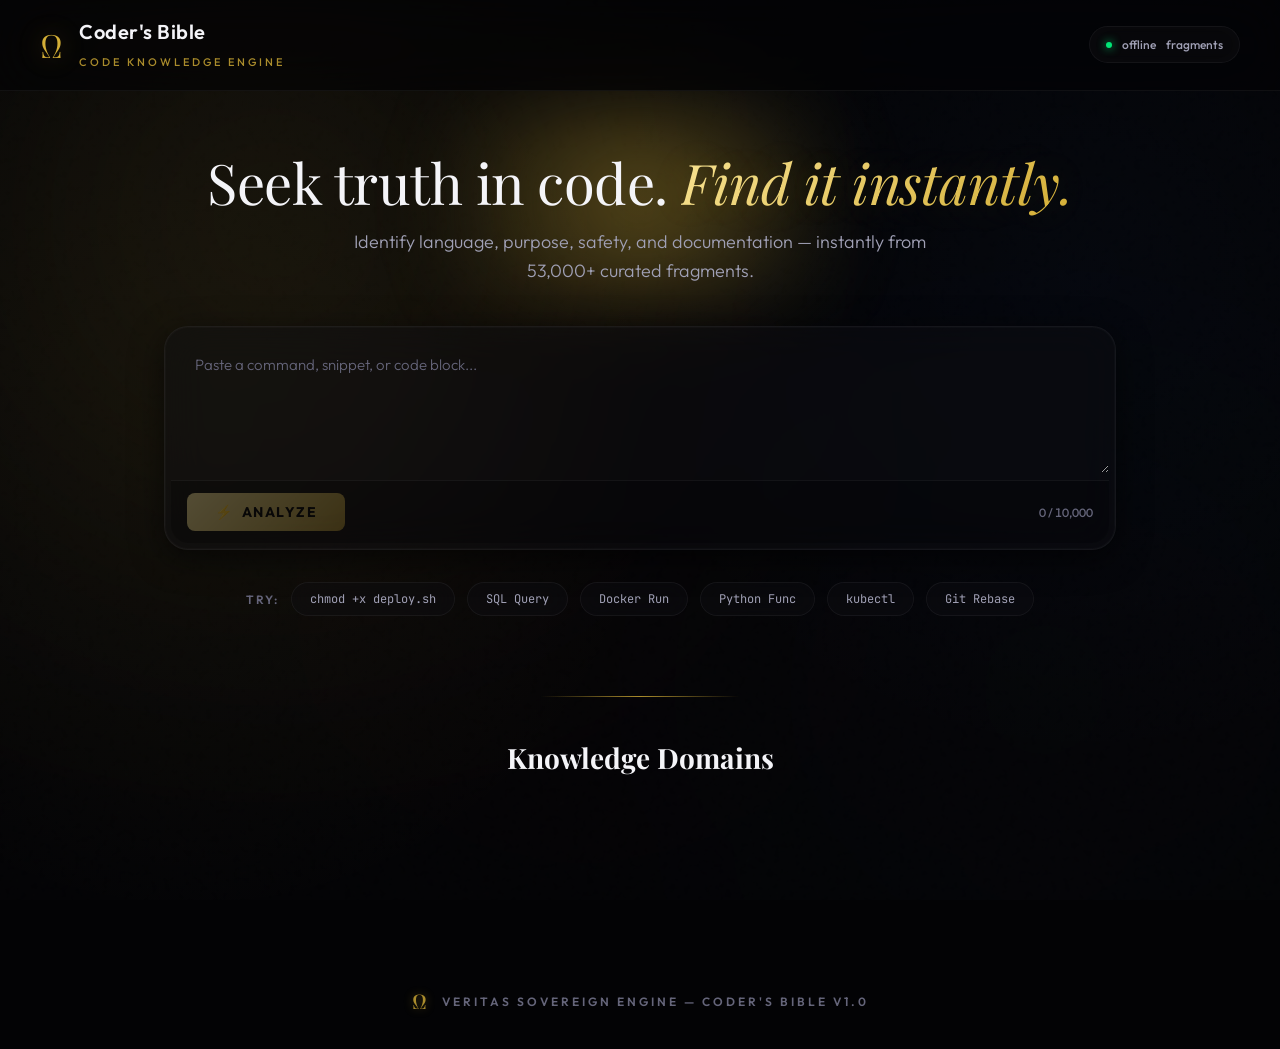
==== frontend/index.html @ b2333b69 "Initialize Coder's Bible repository" ====
<!DOCTYPE html>
<html lang="en">
<head>
    <meta charset="UTF-8">
    <meta name="viewport" content="width=device-width, initial-scale=1.0">
    <meta name="description" content="Coder's Bible — Paste any code, command, or snippet. Instantly identify what it is, what ecosystem it belongs to, and how to use it.">
    <title>Coder's Bible — Code Knowledge Engine</title>
    <link rel="preconnect" href="https://fonts.googleapis.com">
    <link rel="preconnect" href="https://fonts.gstatic.com" crossorigin>
    <link href="https://fonts.googleapis.com/css2?family=Inter:wght@300;400;500;600;700&family=Georgia&family=JetBrains+Mono:wght@400;500;600&display=swap" rel="stylesheet">
    <link rel="stylesheet" href="style.css">
</head>
<body>

    <!-- ─── Ambient Background ─── -->
    <div class="ambient-bg">
        <div class="ambient-orb orb-1"></div>
        <div class="ambient-orb orb-2"></div>
        <div class="ambient-orb orb-3"></div>
    </div>

    <!-- ─── Header ─── -->
    <header id="app-header">
        <div class="header-left">
            <span class="omega-mark">Ω</span>
            <div class="header-title">
                <h1>Coder's Bible</h1>
                <span class="header-subtitle">Code Knowledge Engine</span>
            </div>
        </div>
        <div class="header-right">
            <div id="stats-badge" class="stats-badge" title="Knowledge base status">
                <span class="stats-dot"></span>
                <span id="stats-count">—</span> fragments
            </div>
        </div>
    </header>

    <!-- ─── Main Content ─── -->
    <main id="app-main">

        <!-- ─── Hero / Paste Area ─── -->
        <section id="hero-section" class="hero-section">
            <div class="hero-glow"></div>
            <h2 class="hero-heading">Seek truth in code. <span class="gold-text">Find it instantly.</span></h2>
            <p class="hero-sub">Identify language, purpose, safety, and documentation — instantly from 53,000+ curated fragments.</p>

            <div class="input-container" id="input-container">
                <div class="input-glow"></div>
                <textarea
                    id="snippet-input"
                    class="snippet-input"
                    placeholder="Paste a command, snippet, or code block..."
                    spellcheck="false"
                    autocomplete="off"
                    rows="4"
                ></textarea>
                <div class="input-actions">
                    <button id="btn-analyze" class="btn-primary" disabled>
                        <span class="btn-icon">⚡</span>
                        <span class="btn-text">Analyze</span>
                    </button>
                    <button id="btn-clear" class="btn-ghost" style="display:none;">Clear</button>
                    <div id="char-count" class="char-count">0 / 10,000</div>
                </div>
            </div>

            <!-- Quick Examples -->
            <div class="quick-examples">
                <span class="examples-label">Try:</span>
                <button class="example-chip" data-snippet="chmod +x deploy.sh">chmod +x deploy.sh</button>
                <button class="example-chip" data-snippet="SELECT * FROM users WHERE active = 1 ORDER BY created_at DESC LIMIT 10;">SQL Query</button>
                <button class="example-chip" data-snippet="docker run -d --name nginx -p 80:80 -v /data:/usr/share/nginx/html nginx:alpine">Docker Run</button>
                <button class="example-chip" data-snippet="def fibonacci(n):&#10;    if n <= 1:&#10;        return n&#10;    return fibonacci(n-1) + fibonacci(n-2)">Python Func</button>
                <button class="example-chip" data-snippet="kubectl get pods -n production --sort-by='.status.startTime' -o wide">kubectl</button>
                <button class="example-chip" data-snippet="git rebase -i HEAD~5">Git Rebase</button>
            </div>
        </section>

        <!-- ─── Loading Indicator ─── -->
        <div id="loading-indicator" class="loading-indicator" style="display:none;">
            <div class="loading-spinner"></div>
            <span>Analyzing across 53,000+ fragments...</span>
        </div>

        <!-- ─── Results Panel ─── -->
        <section id="results-section" class="results-section" style="display:none;">

            <!-- Language Detection Card -->
            <div id="detection-card" class="result-card detection-card">
                <div class="card-header">
                    <div class="card-icon">🔍</div>
                    <h3>Identification</h3>
                </div>
                <div class="detection-body">
                    <div class="lang-badge-large" id="lang-badge">
                        <span class="lang-name" id="lang-name">—</span>
                        <span class="lang-confidence" id="lang-confidence">—%</span>
                    </div>
                    <div class="detection-meta">
                        <div id="input-preview" class="input-preview"></div>
                        <div id="alternatives" class="alternatives"></div>
                    </div>
                </div>
            </div>

            <!-- Safety Card -->
            <div id="safety-card" class="result-card safety-card">
                <div class="card-header">
                    <div class="card-icon" id="safety-icon">🛡️</div>
                    <h3>Safety Assessment</h3>
                </div>
                <div id="safety-body" class="safety-body"></div>
            </div>

            <!-- Keywords Card -->
            <div id="keywords-card" class="result-card keywords-card">
                <div class="card-header">
                    <div class="card-icon">🏷️</div>
                    <h3>Extracted Keywords</h3>
                </div>
                <div id="keywords-body" class="keywords-body"></div>
            </div>

            <!-- Bible Results -->
            <div id="bible-card" class="result-card bible-card">
                <div class="card-header">
                    <div class="card-icon">📖</div>
                    <h3>Bible References</h3>
                    <span id="result-count" class="result-count"></span>
                </div>
                <div id="bible-results" class="bible-results"></div>
            </div>

        </section>

        <!-- ─── Domain Browser ─── -->
        <section id="domains-section" class="domains-section">
            <h3 class="section-title">Knowledge Domains</h3>
            <div id="domains-grid" class="domains-grid"></div>
        </section>

    </main>

    <!-- ─── Footer ─── -->
    <footer id="app-footer">
        <span class="footer-omega">Ω</span>
        <span>VERITAS Sovereign Engine — Coder's Bible v1.0</span>
    </footer>

    <script src="app.js"></script>
</body>
</html>
---- frontend/style.css ----
/* ═══════════════════════════════════════════════════════════
   CODER'S BIBLE — Premium UI Redesign
   VERITAS Gold × Deep Obsidian with Glassmorphism
   ═══════════════════════════════════════════════════════════ */

@import url('https://fonts.googleapis.com/css2?family=Outfit:wght@300;400;500;600;700&family=Playfair+Display:ital,wght@0,400;0,600;1,400&family=JetBrains+Mono:wght@400;500&display=swap');

:root {
    --gold: #D4AF37;
    --gold-dim: #AA8C2C;
    --gold-glow: rgba(212, 175, 55, 0.4);
    --gold-bright: #F9E596;
    --obsidian: #030305;
    
    /* Glass surfaces */
    --surface-1: rgba(15, 15, 22, 0.4);
    --surface-2: rgba(22, 22, 32, 0.5);
    --surface-3: rgba(30, 30, 45, 0.6);
    --surface-4: rgba(40, 40, 60, 0.7);
    
    --border: rgba(212, 175, 55, 0.15);
    --border-hover: rgba(212, 175, 55, 0.4);
    --border-glass: rgba(255, 255, 255, 0.05);
    
    --text-primary: #F4F4F8;
    --text-secondary: #A0A0B5;
    --text-muted: #65657A;
    
    --danger: #FF4D4F;
    --danger-bg: rgba(255, 77, 79, 0.1);
    --safe: #00E676;
    --safe-bg: rgba(0, 230, 118, 0.1);
    --warning: #FFAB00;
    --info: #2979FF;
    
    --radius-sm: 8px;
    --radius-md: 14px;
    --radius-lg: 24px;
    --radius-xl: 32px;
    
    --font-sans: 'Outfit', -apple-system, sans-serif;
    --font-serif: 'Playfair Display', serif;
    --font-mono: 'JetBrains Mono', monospace;
    
    --shadow-sm: 0 4px 12px rgba(0,0,0,0.4);
    --shadow-md: 0 8px 32px rgba(0,0,0,0.6);
    --shadow-lg: 0 16px 64px rgba(0,0,0,0.8);
    --shadow-gold: 0 0 40px rgba(212, 175, 55, 0.15);
    
    --transition: 0.4s cubic-bezier(0.16, 1, 0.3, 1);
}

*, *::before, *::after { box-sizing: border-box; margin: 0; padding: 0; }

html {
    font-size: 16px;
    scroll-behavior: smooth;
    -webkit-font-smoothing: antialiased;
}

body {
    font-family: var(--font-sans);
    background: var(--obsidian);
    color: var(--text-primary);
    min-height: 100vh;
    overflow-x: hidden;
    line-height: 1.6;
    position: relative;
}

/* ─── Advanced Background ─── */
.ambient-bg {
    position: fixed;
    inset: 0;
    pointer-events: none;
    z-index: 0;
    overflow: hidden;
    background: 
        radial-gradient(circle at 15% 50%, rgba(212, 175, 55, 0.05), transparent 40%),
        radial-gradient(circle at 85% 30%, rgba(41, 121, 255, 0.03), transparent 40%);
}

.ambient-bg::after {
    content: '';
    position: absolute;
    inset: 0;
    background-image: url("data:image/svg+xml,%3Csvg viewBox='0 0 200 200' xmlns='http://www.w3.org/2000/svg'%3E%3Cfilter id='noiseFilter'%3E%3CfeTurbulence type='fractalNoise' baseFrequency='0.65' numOctaves='3' stitchTiles='stitch'/%3E%3C/filter%3E%3Crect width='100%25' height='100%25' filter='url(%23noiseFilter)' opacity='0.03'/%3E%3C/svg%3E");
    opacity: 0.4;
    mix-blend-mode: overlay;
}

.ambient-orb {
    position: absolute;
    border-radius: 50%;
    filter: blur(140px);
    opacity: 0.4;
    mix-blend-mode: screen;
}

.orb-1 {
    width: 80vw; height: 80vw;
    max-width: 800px; max-height: 800px;
    background: radial-gradient(circle, var(--gold-glow) 0%, transparent 60%);
    top: -20%; left: -10%;
    animation: drift 30s ease-in-out infinite alternate;
}

.orb-2 {
    width: 60vw; height: 60vw;
    max-width: 600px; max-height: 600px;
    background: radial-gradient(circle, rgba(41, 121, 255, 0.08) 0%, transparent 60%);
    bottom: -10%; right: -5%;
    animation: drift 40s ease-in-out infinite alternate-reverse;
}

.orb-3 {
    width: 40vw; height: 40vw;
    max-width: 400px; max-height: 400px;
    background: radial-gradient(circle, rgba(255, 77, 79, 0.05) 0%, transparent 60%);
    top: 40%; left: 30%;
    animation: drift 25s ease-in-out infinite alternate;
}

@keyframes drift {
    0% { transform: translate(0, 0) scale(1); }
    100% { transform: translate(5%, 5%) scale(1.1); }
}

/* ─── Header ─── */
header {
    position: sticky;
    top: 0;
    z-index: 100;
    display: flex;
    align-items: center;
    justify-content: space-between;
    padding: 16px 40px;
    background: rgba(3, 3, 5, 0.7);
    backdrop-filter: blur(30px) saturate(1.5);
    border-bottom: 1px solid var(--border-glass);
}

.header-left {
    display: flex;
    align-items: center;
    gap: 16px;
}

.omega-mark {
    font-family: var(--font-serif);
    font-size: 32px;
    color: var(--gold);
    text-shadow: 0 0 24px var(--gold-glow);
    line-height: 1;
}

.header-title h1 {
    font-family: var(--font-sans);
    font-size: 20px;
    font-weight: 600;
    color: var(--text-primary);
    letter-spacing: 0.5px;
}

.header-subtitle {
    font-size: 11px;
    color: var(--gold-dim);
    text-transform: uppercase;
    letter-spacing: 3px;
    font-weight: 500;
}

.stats-badge {
    display: flex;
    align-items: center;
    gap: 10px;
    padding: 8px 16px;
    background: var(--surface-1);
    border: 1px solid var(--border-glass);
    border-radius: 100px;
    font-size: 12px;
    font-weight: 500;
    color: var(--text-secondary);
    backdrop-filter: blur(10px);
    box-shadow: inset 0 0 20px rgba(255,255,255,0.02);
}

.stats-dot {
    width: 6px; height: 6px;
    border-radius: 50%;
    background: var(--safe);
    box-shadow: 0 0 10px var(--safe);
    animation: pulse-dot 2s ease-in-out infinite;
}

@keyframes pulse-dot {
    0%, 100% { opacity: 1; transform: scale(1); }
    50% { opacity: 0.5; transform: scale(0.8); }
}

/* ─── Main ─── */
main {
    position: relative;
    z-index: 1;
    max-width: 1000px;
    margin: 0 auto;
    padding: 60px 24px 100px;
}

/* ─── Hero Section ─── */
.hero-section {
    position: relative;
    text-align: center;
    margin-bottom: 60px;
}

.hero-glow {
    position: absolute;
    top: -50px; left: 50%;
    transform: translateX(-50%);
    width: 60%; height: 200px;
    background: radial-gradient(circle, var(--gold-glow) 0%, transparent 70%);
    filter: blur(40px);
    z-index: -1;
    pointer-events: none;
}

.hero-heading {
    font-family: var(--font-serif);
    font-size: 56px;
    font-weight: 400;
    color: var(--text-primary);
    margin-bottom: 16px;
    line-height: 1.1;
    letter-spacing: -0.5px;
}

.gold-text {
    background: linear-gradient(135deg, var(--gold-bright), var(--gold));
    -webkit-background-clip: text;
    -webkit-text-fill-color: transparent;
    text-shadow: 0 0 40px rgba(212, 175, 55, 0.2);
    font-style: italic;
}

.hero-sub {
    font-size: 18px;
    color: var(--text-secondary);
    max-width: 600px;
    margin: 0 auto 40px;
    line-height: 1.6;
    font-weight: 300;
}

/* ─── Input Container ─── */
.input-container {
    position: relative;
    background: var(--surface-1);
    backdrop-filter: blur(20px);
    border: 1px solid var(--border-glass);
    border-radius: var(--radius-lg);
    padding: 6px;
    transition: all var(--transition);
    box-shadow: var(--shadow-md), inset 0 0 0 1px rgba(255,255,255,0.02);
    z-index: 10;
}

.input-glow {
    position: absolute;
    inset: -2px;
    background: linear-gradient(135deg, var(--gold-glow), transparent, rgba(41, 121, 255, 0.2));
    border-radius: calc(var(--radius-lg) + 2px);
    z-index: -1;
    opacity: 0;
    transition: opacity var(--transition);
    filter: blur(10px);
}

.input-container:focus-within .input-glow {
    opacity: 1;
}

.input-container:focus-within {
    border-color: var(--gold);
    box-shadow: var(--shadow-gold), 0 10px 40px rgba(0,0,0,0.5);
    transform: translateY(-2px);
}

.snippet-input {
    width: 100%;
    min-height: 140px;
    max-height: 400px;
    padding: 20px 24px;
    background: transparent;
    border: none;
    outline: none;
    color: var(--text-primary);
    font-family: var(--font-mono);
    font-size: 15px;
    line-height: 1.6;
    resize: vertical;
}

.snippet-input::placeholder {
    color: var(--text-muted);
    font-family: var(--font-sans);
    font-weight: 300;
}

.input-actions {
    display: flex;
    align-items: center;
    gap: 12px;
    padding: 12px 16px;
    border-top: 1px solid var(--border-glass);
    background: rgba(0,0,0,0.2);
    border-bottom-left-radius: calc(var(--radius-lg) - 6px);
    border-bottom-right-radius: calc(var(--radius-lg) - 6px);
}

.btn-primary {
    display: flex;
    align-items: center;
    gap: 8px;
    padding: 10px 28px;
    background: linear-gradient(135deg, var(--gold-bright), var(--gold-dim));
    color: #000;
    border: none;
    border-radius: var(--radius-sm);
    font-family: var(--font-sans);
    font-size: 14px;
    font-weight: 700;
    cursor: pointer;
    transition: all var(--transition);
    text-transform: uppercase;
    letter-spacing: 1.5px;
    box-shadow: 0 4px 16px rgba(212, 175, 55, 0.3);
}

.btn-primary:hover:not(:disabled) {
    transform: translateY(-2px);
    box-shadow: 0 8px 24px rgba(212, 175, 55, 0.5);
    filter: brightness(1.1);
}

.btn-primary:active:not(:disabled) { transform: translateY(0); }
.btn-primary:disabled { opacity: 0.3; cursor: not-allowed; box-shadow: none; }

.btn-ghost {
    padding: 10px 20px;
    background: transparent;
    color: var(--text-secondary);
    border: 1px solid var(--border-glass);
    border-radius: var(--radius-sm);
    font-family: var(--font-sans);
    font-size: 13px;
    font-weight: 500;
    cursor: pointer;
    transition: all var(--transition);
}

.btn-ghost:hover {
    background: var(--surface-3);
    color: var(--text-primary);
    border-color: var(--border);
}

.char-count {
    margin-left: auto;
    font-size: 12px;
    color: var(--text-muted);
    font-variant-numeric: tabular-nums;
    font-weight: 500;
}

/* ─── Quick Examples ─── */
.quick-examples {
    display: flex;
    align-items: center;
    flex-wrap: wrap;
    gap: 12px;
    margin-top: 32px;
    justify-content: center;
}

.examples-label {
    font-size: 12px;
    color: var(--text-muted);
    text-transform: uppercase;
    letter-spacing: 2px;
    font-weight: 600;
}

.example-chip {
    padding: 8px 18px;
    background: var(--surface-1);
    backdrop-filter: blur(10px);
    border: 1px solid var(--border-glass);
    border-radius: 100px;
    color: var(--text-secondary);
    font-family: var(--font-mono);
    font-size: 12px;
    cursor: pointer;
    transition: all var(--transition);
}

.example-chip:hover {
    border-color: var(--gold);
    color: var(--gold-bright);
    background: rgba(212, 175, 55, 0.1);
    transform: translateY(-2px);
    box-shadow: 0 4px 12px rgba(212, 175, 55, 0.15);
}

/* ─── Loading ─── */
.loading-indicator {
    display: flex;
    flex-direction: column;
    align-items: center;
    justify-content: center;
    gap: 16px;
    padding: 40px;
    color: var(--gold);
    font-size: 14px;
    font-weight: 500;
    letter-spacing: 1px;
    animation: pulse 2s infinite;
}

.loading-spinner {
    width: 32px; height: 32px;
    border: 3px solid rgba(212, 175, 55, 0.2);
    border-top-color: var(--gold-bright);
    border-radius: 50%;
    animation: spin 1s cubic-bezier(0.6, 0.2, 0.4, 0.8) infinite;
}

@keyframes spin { to { transform: rotate(360deg); } }
@keyframes pulse { 50% { opacity: 0.6; } }

/* ─── Result Cards ─── */
.results-section {
    display: flex;
    flex-direction: column;
    gap: 24px;
    animation: fadeSlideUp 0.6s cubic-bezier(0.16, 1, 0.3, 1) forwards;
}

@keyframes fadeSlideUp {
    from { opacity: 0; transform: translateY(40px); }
    to { opacity: 1; transform: translateY(0); }
}

.result-card {
    background: var(--surface-1);
    backdrop-filter: blur(20px);
    border: 1px solid var(--border-glass);
    border-radius: var(--radius-lg);
    overflow: hidden;
    transition: all var(--transition);
    box-shadow: var(--shadow-sm);
}

.result-card:hover { 
    border-color: var(--border);
    box-shadow: var(--shadow-md);
    transform: translateY(-2px);
}

.card-header {
    display: flex;
    align-items: center;
    gap: 12px;
    padding: 16px 24px;
    background: rgba(0,0,0,0.2);
    border-bottom: 1px solid var(--border-glass);
}

.card-icon { font-size: 18px; }

.card-header h3 {
    font-family: var(--font-sans);
    font-size: 14px;
    font-weight: 700;
    color: var(--text-primary);
    text-transform: uppercase;
    letter-spacing: 1.5px;
}

/* ─── Detection Card ─── */
.detection-body {
    display: flex;
    align-items: center;
    gap: 32px;
    padding: 24px;
}

.lang-badge-large {
    display: flex;
    flex-direction: column;
    align-items: center;
    justify-content: center;
    gap: 8px;
    padding: 32px;
    border-radius: var(--radius-md);
    background: linear-gradient(180deg, rgba(255,255,255,0.03), transparent);
    border: 1px solid var(--border-glass);
    min-width: 160px;
    box-shadow: inset 0 1px 0 rgba(255,255,255,0.05);
}

.lang-name {
    font-family: var(--font-sans);
    font-size: 28px;
    font-weight: 800;
    color: var(--gold-bright);
    text-shadow: 0 0 20px var(--gold-glow);
    line-height: 1;
}

.lang-confidence {
    font-size: 13px;
    color: var(--text-secondary);
    font-weight: 500;
    text-transform: uppercase;
    letter-spacing: 1px;
}

.detection-meta { flex: 1; min-width: 0; }

.input-preview {
    font-family: var(--font-mono);
    font-size: 13px;
    color: var(--text-secondary);
    background: rgba(0,0,0,0.4);
    padding: 16px;
    border-radius: var(--radius-sm);
    overflow: hidden;
    text-overflow: ellipsis;
    white-space: nowrap;
    margin-bottom: 16px;
    border: 1px solid var(--border-glass);
    box-shadow: inset 0 2px 10px rgba(0,0,0,0.5);
}

.alternatives {
    display: flex;
    gap: 8px;
    flex-wrap: wrap;
}

.alt-badge {
    display: inline-flex;
    align-items: center;
    gap: 6px;
    padding: 6px 14px;
    border-radius: 100px;
    background: var(--surface-3);
    font-size: 12px;
    font-weight: 500;
    color: var(--text-secondary);
    border: 1px solid var(--border-glass);
}

/* ─── Safety Card ─── */
.safety-body { padding: 24px; }

.safety-status {
    display: flex;
    align-items: center;
    gap: 12px;
    padding: 16px 20px;
    border-radius: var(--radius-md);
    font-size: 15px;
    font-weight: 600;
    letter-spacing: 0.5px;
}

.safety-status.safe {
    background: var(--safe-bg);
    color: var(--safe);
    border: 1px solid rgba(0, 230, 118, 0.2);
    box-shadow: 0 0 20px rgba(0, 230, 118, 0.1);
}

.safety-status.danger {
    background: var(--danger-bg);
    color: var(--danger);
    border: 1px solid rgba(255, 77, 79, 0.2);
    box-shadow: 0 0 20px rgba(255, 77, 79, 0.1);
}

.safety-status.neutral {
    background: var(--surface-2);
    color: var(--text-primary);
    border: 1px solid var(--border-glass);
}

.safety-warnings {
    margin-top: 16px;
    display: flex;
    flex-direction: column;
    gap: 8px;
}

.warning-item {
    display: flex;
    align-items: flex-start;
    gap: 12px;
    padding: 12px 16px;
    background: rgba(255, 77, 79, 0.05);
    border-radius: var(--radius-sm);
    font-size: 14px;
    color: #ff8f8f;
    border-left: 4px solid var(--danger);
}

/* ─── Keywords Card ─── */
.keywords-body {
    padding: 24px;
    display: flex;
    flex-wrap: wrap;
    gap: 10px;
}

.keyword-tag {
    padding: 6px 16px;
    border-radius: 100px;
    background: rgba(212, 175, 55, 0.05);
    border: 1px solid var(--border);
    font-family: var(--font-mono);
    font-size: 13px;
    color: var(--gold-bright);
    transition: all var(--transition);
}

.keyword-tag:hover {
    background: var(--gold);
    color: #000;
    box-shadow: 0 0 15px var(--gold-glow);
    transform: scale(1.05);
}

/* ─── Bible Results ─── */
.result-count {
    margin-left: auto;
    font-size: 13px;
    color: var(--gold-dim);
    font-weight: 600;
    background: rgba(212, 175, 55, 0.1);
    padding: 4px 12px;
    border-radius: 100px;
}

.bible-results {
    display: flex;
    flex-direction: column;
}

.bible-item {
    display: flex;
    flex-direction: column;
    gap: 10px;
    padding: 20px 24px;
    border-bottom: 1px solid var(--border-glass);
    transition: background var(--transition);
}

.bible-item:last-child { border-bottom: none; }
.bible-item:hover { background: rgba(255,255,255,0.02); }

.bible-item-header {
    display: flex;
    align-items: center;
    gap: 12px;
}

.bible-source {
    font-family: var(--font-mono);
    font-size: 13px;
    color: var(--gold-bright);
    font-weight: 500;
    overflow: hidden;
    text-overflow: ellipsis;
    white-space: nowrap;
    max-width: 500px;
}

.bible-tier {
    padding: 2px 10px;
    border-radius: 100px;
    font-size: 11px;
    font-weight: 800;
    text-transform: uppercase;
    letter-spacing: 1px;
}

.tier-A { background: rgba(0, 230, 118, 0.15); color: var(--safe); box-shadow: 0 0 10px rgba(0,230,118,0.1); }
.tier-B { background: rgba(41, 121, 255, 0.15); color: var(--info); }
.tier-C { background: rgba(255, 171, 0, 0.15); color: var(--warning); }
.tier-D { background: rgba(255, 77, 79, 0.15); color: var(--danger); }

.bible-content {
    font-family: var(--font-mono);
    font-size: 13px;
    color: var(--text-secondary);
    line-height: 1.6;
    background: rgba(0,0,0,0.3);
    padding: 16px;
    border-radius: var(--radius-sm);
    border: 1px solid var(--border-glass);
}

.bible-relevance {
    font-size: 12px;
    color: var(--text-muted);
    font-variant-numeric: tabular-nums;
    font-weight: 600;
    margin-left: auto;
}

/* ─── Domains Section ─── */
.domains-section {
    margin-top: 80px;
    padding-top: 40px;
    position: relative;
}

.domains-section::before {
    content: '';
    position: absolute;
    top: 0; left: 50%;
    transform: translateX(-50%);
    width: 200px; height: 1px;
    background: linear-gradient(90deg, transparent, var(--gold-dim), transparent);
}

.section-title {
    font-family: var(--font-serif);
    font-size: 28px;
    color: var(--text-primary);
    margin-bottom: 32px;
    text-align: center;
}

.domains-grid {
    display: grid;
    grid-template-columns: repeat(auto-fill, minmax(180px, 1fr));
    gap: 16px;
}

.domain-card {
    display: flex;
    align-items: center;
    gap: 12px;
    padding: 16px 20px;
    background: var(--surface-1);
    backdrop-filter: blur(10px);
    border: 1px solid var(--border-glass);
    border-radius: var(--radius-md);
    cursor: pointer;
    transition: all var(--transition);
}

.domain-card:hover {
    border-color: var(--gold-dim);
    transform: translateY(-4px) scale(1.02);
    box-shadow: 0 10px 20px rgba(0,0,0,0.5), inset 0 0 0 1px rgba(212,175,55,0.1);
    background: var(--surface-2);
}

.domain-dot {
    width: 10px; height: 10px;
    border-radius: 50%;
    flex-shrink: 0;
}

.domain-name {
    font-size: 14px;
    font-weight: 600;
    color: var(--text-primary);
}

.domain-count {
    margin-left: auto;
    font-size: 12px;
    color: var(--text-muted);
    font-variant-numeric: tabular-nums;
    font-weight: 500;
}

/* ─── Footer ─── */
footer {
    display: flex;
    align-items: center;
    justify-content: center;
    gap: 12px;
    padding: 32px;
    color: var(--text-muted);
    font-size: 12px;
    text-transform: uppercase;
    letter-spacing: 3px;
    font-weight: 600;
    margin-top: 40px;
}

.footer-omega {
    font-family: var(--font-serif);
    font-size: 20px;
    color: var(--gold-dim);
    text-shadow: 0 0 10px var(--gold-glow);
}

/* ─── Responsive ─── */
@media (max-width: 768px) {
    main { padding: 40px 16px 80px; }
    .hero-heading { font-size: 40px; }
    .detection-body { flex-direction: column; text-align: center; }
    .domains-grid { grid-template-columns: repeat(auto-fill, minmax(140px, 1fr)); }
    header { padding: 16px 24px; }
}

/* ─── Scrollbar ─── */
::-webkit-scrollbar { width: 8px; }
::-webkit-scrollbar-track { background: var(--obsidian); }
::-webkit-scrollbar-thumb {
    background: var(--surface-4);
    border-radius: 4px;
}
::-webkit-scrollbar-thumb:hover { background: var(--gold-dim); }

/* ─── Selection ─── */
::selection {
    background: rgba(212, 175, 55, 0.3);
    color: #fff;
}
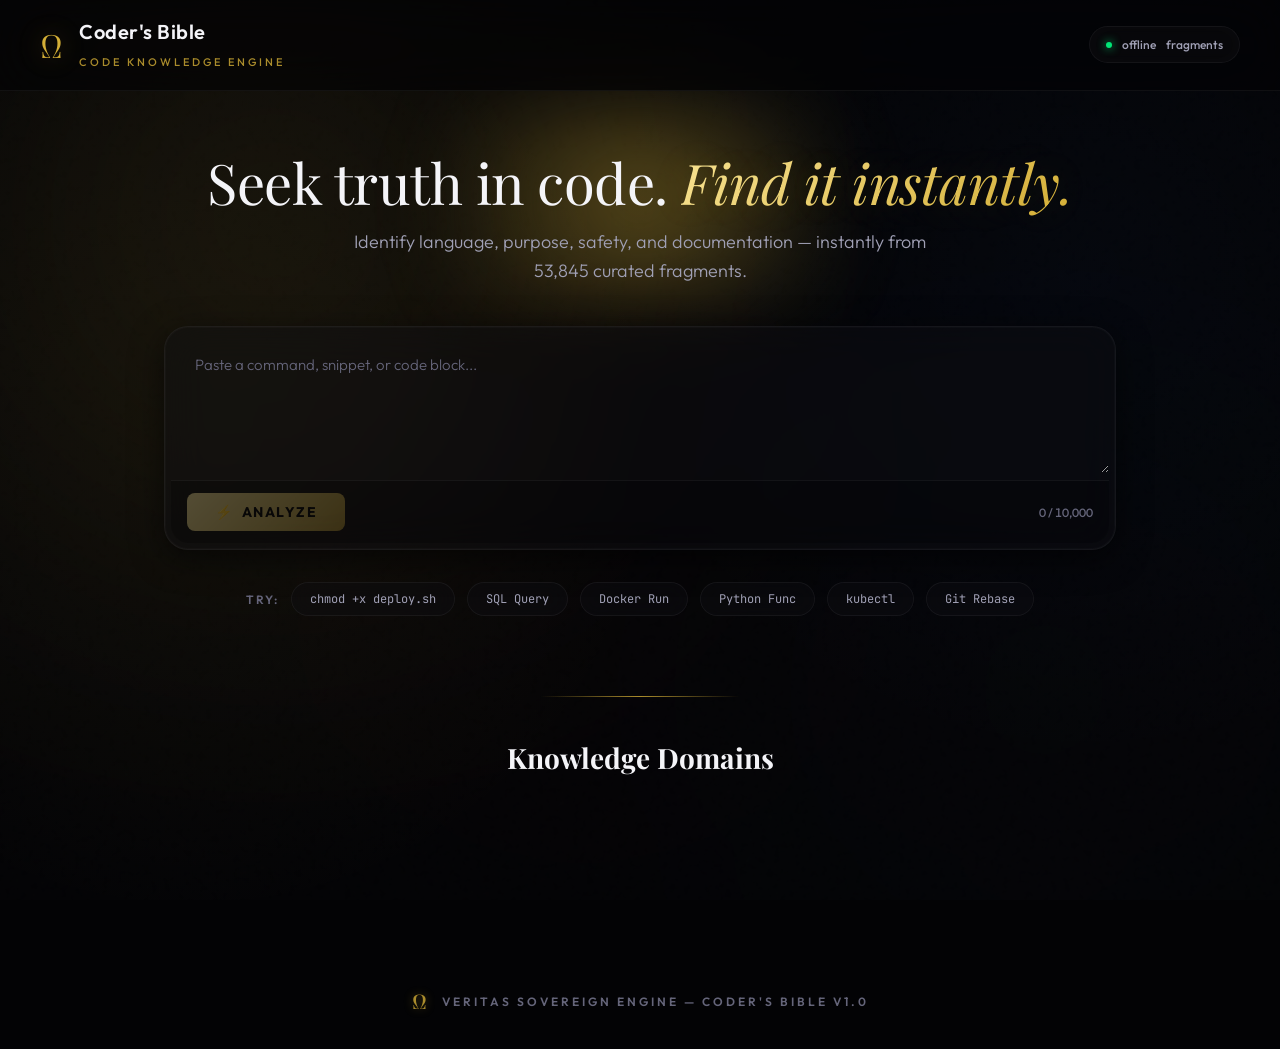
==== commit 69e50f77: "Hydrate Terraform, SQL, Swift, Bash, Git data" ====
--- a/frontend/index.html
+++ b/frontend/index.html
@@ -43,7 +43,7 @@
         <section id="hero-section" class="hero-section">
             <div class="hero-glow"></div>
             <h2 class="hero-heading">Seek truth in code. <span class="gold-text">Find it instantly.</span></h2>
-            <p class="hero-sub">Identify language, purpose, safety, and documentation — instantly from 53,000+ curated fragments.</p>
+            <p class="hero-sub">Identify language, purpose, safety, and documentation — instantly from 53,845 curated fragments.</p>
 
             <div class="input-container" id="input-container">
                 <div class="input-glow"></div>
@@ -80,7 +80,7 @@
         <!-- ─── Loading Indicator ─── -->
         <div id="loading-indicator" class="loading-indicator" style="display:none;">
             <div class="loading-spinner"></div>
-            <span>Analyzing across 53,000+ fragments...</span>
+            <span>Analyzing across 53,845 fragments...</span>
         </div>
 
         <!-- ─── Results Panel ─── -->
@@ -97,11 +97,21 @@
                         <span class="lang-name" id="lang-name">—</span>
                         <span class="lang-confidence" id="lang-confidence">—%</span>
                     </div>
+                    <div id="lang-reasoning" class="lang-reasoning" style="margin-top: 10px; font-size: 13px; color: var(--text-muted); padding-left: 10px; border-left: 2px solid var(--accent-gold);"></div>
                     <div class="detection-meta">
                         <div id="input-preview" class="input-preview"></div>
                         <div id="alternatives" class="alternatives"></div>
                     </div>
                 </div>
+            </div>
+
+            <!-- Breakdown Card -->
+            <div id="breakdown-card" class="result-card breakdown-card" style="display: none;">
+                <div class="card-header">
+                    <div class="card-icon">🧩</div>
+                    <h3>Semantic Decomposition</h3>
+                </div>
+                <div id="breakdown-body" class="breakdown-body" style="display: flex; flex-direction: column; gap: 8px;"></div>
             </div>
 
             <!-- Safety Card -->
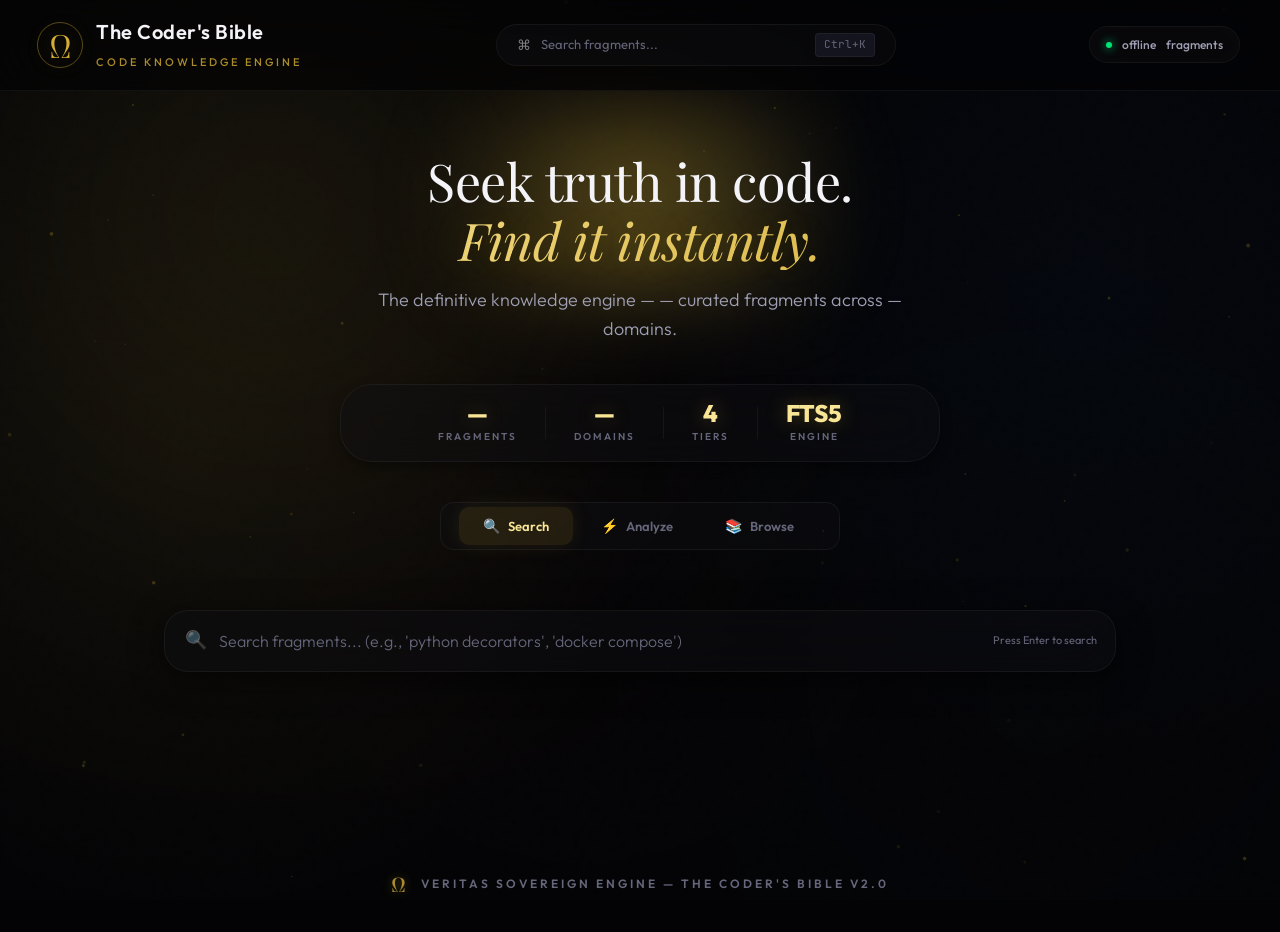
==== commit 2ab91ac9: "Auto-sync VERITAS session updates" ====
--- a/frontend/index.html
+++ b/frontend/index.html
@@ -3,14 +3,17 @@
 <head>
     <meta charset="UTF-8">
     <meta name="viewport" content="width=device-width, initial-scale=1.0">
-    <meta name="description" content="Coder's Bible — Paste any code, command, or snippet. Instantly identify what it is, what ecosystem it belongs to, and how to use it.">
-    <title>Coder's Bible — Code Knowledge Engine</title>
+    <meta name="description" content="The Coder's Bible — 67,000+ curated code fragments across 28 domains. Search, analyze, and explore the definitive developer knowledge engine.">
+    <title>The Coder's Bible — Code Knowledge Engine</title>
     <link rel="preconnect" href="https://fonts.googleapis.com">
     <link rel="preconnect" href="https://fonts.gstatic.com" crossorigin>
-    <link href="https://fonts.googleapis.com/css2?family=Inter:wght@300;400;500;600;700&family=Georgia&family=JetBrains+Mono:wght@400;500;600&display=swap" rel="stylesheet">
+    <link href="https://fonts.googleapis.com/css2?family=Inter:wght@300;400;500;600;700;800;900&family=Playfair+Display:ital,wght@0,400;0,600;0,700;1,400&family=JetBrains+Mono:wght@400;500;600&display=swap" rel="stylesheet">
     <link rel="stylesheet" href="style.css">
 </head>
 <body>
+
+    <!-- ─── Canvas Particle Background ─── -->
+    <canvas id="particle-canvas" class="particle-canvas"></canvas>
 
     <!-- ─── Ambient Background ─── -->
     <div class="ambient-bg">
@@ -22,10 +25,20 @@
     <!-- ─── Header ─── -->
     <header id="app-header">
         <div class="header-left">
-            <span class="omega-mark">Ω</span>
+            <div class="logo-mark" id="logo-mark">
+                <span class="omega-mark">Ω</span>
+                <div class="logo-ring"></div>
+            </div>
             <div class="header-title">
-                <h1>Coder's Bible</h1>
+                <h1>The Coder's Bible</h1>
                 <span class="header-subtitle">Code Knowledge Engine</span>
+            </div>
+        </div>
+        <div class="header-center">
+            <div class="command-trigger" id="cmd-trigger" title="Quick Search (Ctrl+K)">
+                <span class="cmd-icon">⌘</span>
+                <span class="cmd-text">Search fragments...</span>
+                <kbd class="cmd-kbd">Ctrl+K</kbd>
             </div>
         </div>
         <div class="header-right">
@@ -36,15 +49,98 @@
         </div>
     </header>
 
+    <!-- ─── Command Palette Modal ─── -->
+    <div id="cmd-palette" class="cmd-palette" style="display:none;">
+        <div class="cmd-overlay"></div>
+        <div class="cmd-dialog">
+            <div class="cmd-search-bar">
+                <span class="cmd-search-icon">🔍</span>
+                <input id="cmd-input" type="text" class="cmd-search-input" placeholder="Search across all domains..." autocomplete="off" spellcheck="false">
+                <kbd class="cmd-esc">ESC</kbd>
+            </div>
+            <div id="cmd-results" class="cmd-results">
+                <div class="cmd-empty">Type to search 67,000+ code fragments</div>
+            </div>
+        </div>
+    </div>
+
     <!-- ─── Main Content ─── -->
     <main id="app-main">
 
-        <!-- ─── Hero / Paste Area ─── -->
+        <!-- ─── Hero Section ─── -->
         <section id="hero-section" class="hero-section">
             <div class="hero-glow"></div>
-            <h2 class="hero-heading">Seek truth in code. <span class="gold-text">Find it instantly.</span></h2>
-            <p class="hero-sub">Identify language, purpose, safety, and documentation — instantly from 53,845 curated fragments.</p>
-
+            <h2 class="hero-heading">
+                <span class="hero-line-1">Seek truth in code.</span>
+                <span class="hero-line-2 gold-text">Find it instantly.</span>
+            </h2>
+            <p class="hero-sub">
+                The definitive knowledge engine — <span id="hero-frag-count" class="counter-animated">—</span> curated fragments across <span id="hero-domain-count" class="counter-animated">—</span> domains.
+            </p>
+
+            <!-- ─── Stats Ribbon ─── -->
+            <div class="stats-ribbon" id="stats-ribbon">
+                <div class="stat-cell">
+                    <span class="stat-value" id="stat-total">—</span>
+                    <span class="stat-label">Fragments</span>
+                </div>
+                <div class="stat-divider"></div>
+                <div class="stat-cell">
+                    <span class="stat-value" id="stat-domains">—</span>
+                    <span class="stat-label">Domains</span>
+                </div>
+                <div class="stat-divider"></div>
+                <div class="stat-cell">
+                    <span class="stat-value" id="stat-tiers">4</span>
+                    <span class="stat-label">Tiers</span>
+                </div>
+                <div class="stat-divider"></div>
+                <div class="stat-cell">
+                    <span class="stat-value">FTS5</span>
+                    <span class="stat-label">Engine</span>
+                </div>
+            </div>
+
+            <!-- ─── Tab Switcher ─── -->
+            <div class="tab-switcher" id="tab-switcher">
+                <button class="tab-btn active" data-tab="search" id="tab-search-btn">
+                    <span class="tab-icon">🔍</span> Search
+                </button>
+                <button class="tab-btn" data-tab="analyze" id="tab-analyze-btn">
+                    <span class="tab-icon">⚡</span> Analyze
+                </button>
+                <button class="tab-btn" data-tab="browse" id="tab-browse-btn">
+                    <span class="tab-icon">📚</span> Browse
+                </button>
+                <div class="tab-indicator" id="tab-indicator"></div>
+            </div>
+        </section>
+
+        <!-- ═══════ TAB: SEARCH ═══════ -->
+        <section id="tab-search" class="tab-panel active">
+            <div class="search-container" id="search-container">
+                <div class="search-glow"></div>
+                <div class="search-icon-wrap">🔍</div>
+                <input
+                    id="search-input"
+                    class="search-input"
+                    type="text"
+                    placeholder="Search fragments... (e.g., 'python decorators', 'docker compose')"
+                    autocomplete="off"
+                    spellcheck="false"
+                >
+                <div class="search-meta">
+                    <span id="search-result-count" class="search-count"></span>
+                    <span class="search-hint">Press Enter to search</span>
+                </div>
+            </div>
+
+            <!-- Live Results -->
+            <div id="search-results" class="search-results"></div>
+        </section>
+
+        <!-- ═══════ TAB: ANALYZE ═══════ -->
+        <section id="tab-analyze" class="tab-panel">
             <div class="input-container" id="input-container">
                 <div class="input-glow"></div>
                 <textarea
@@ -53,7 +149,7 @@
                     placeholder="Paste a command, snippet, or code block..."
                     spellcheck="false"
                     autocomplete="off"
-                    rows="4"
+                    rows="5"
                 ></textarea>
                 <div class="input-actions">
                     <button id="btn-analyze" class="btn-primary" disabled>
@@ -75,78 +171,84 @@
                 <button class="example-chip" data-snippet="kubectl get pods -n production --sort-by='.status.startTime' -o wide">kubectl</button>
                 <button class="example-chip" data-snippet="git rebase -i HEAD~5">Git Rebase</button>
             </div>
-        </section>
-
-        <!-- ─── Loading Indicator ─── -->
-        <div id="loading-indicator" class="loading-indicator" style="display:none;">
-            <div class="loading-spinner"></div>
-            <span>Analyzing across 53,845 fragments...</span>
-        </div>
-
-        <!-- ─── Results Panel ─── -->
-        <section id="results-section" class="results-section" style="display:none;">
-
-            <!-- Language Detection Card -->
-            <div id="detection-card" class="result-card detection-card">
-                <div class="card-header">
-                    <div class="card-icon">🔍</div>
-                    <h3>Identification</h3>
-                </div>
-                <div class="detection-body">
-                    <div class="lang-badge-large" id="lang-badge">
-                        <span class="lang-name" id="lang-name">—</span>
-                        <span class="lang-confidence" id="lang-confidence">—%</span>
-                    </div>
-                    <div id="lang-reasoning" class="lang-reasoning" style="margin-top: 10px; font-size: 13px; color: var(--text-muted); padding-left: 10px; border-left: 2px solid var(--accent-gold);"></div>
-                    <div class="detection-meta">
-                        <div id="input-preview" class="input-preview"></div>
-                        <div id="alternatives" class="alternatives"></div>
-                    </div>
-                </div>
-            </div>
-
-            <!-- Breakdown Card -->
-            <div id="breakdown-card" class="result-card breakdown-card" style="display: none;">
-                <div class="card-header">
-                    <div class="card-icon">🧩</div>
-                    <h3>Semantic Decomposition</h3>
-                </div>
-                <div id="breakdown-body" class="breakdown-body" style="display: flex; flex-direction: column; gap: 8px;"></div>
-            </div>
-
-            <!-- Safety Card -->
-            <div id="safety-card" class="result-card safety-card">
-                <div class="card-header">
-                    <div class="card-icon" id="safety-icon">🛡️</div>
-                    <h3>Safety Assessment</h3>
-                </div>
-                <div id="safety-body" class="safety-body"></div>
-            </div>
-
-            <!-- Keywords Card -->
-            <div id="keywords-card" class="result-card keywords-card">
-                <div class="card-header">
-                    <div class="card-icon">🏷️</div>
-                    <h3>Extracted Keywords</h3>
-                </div>
-                <div id="keywords-body" class="keywords-body"></div>
-            </div>
-
-            <!-- Bible Results -->
-            <div id="bible-card" class="result-card bible-card">
-                <div class="card-header">
-                    <div class="card-icon">📖</div>
-                    <h3>Bible References</h3>
-                    <span id="result-count" class="result-count"></span>
-                </div>
-                <div id="bible-results" class="bible-results"></div>
-            </div>
-
-        </section>
-
-        <!-- ─── Domain Browser ─── -->
-        <section id="domains-section" class="domains-section">
-            <h3 class="section-title">Knowledge Domains</h3>
+
+            <!-- ─── Loading Indicator ─── -->
+            <div id="loading-indicator" class="loading-indicator" style="display:none;">
+                <div class="loading-spinner"></div>
+                <span>Analyzing across <span id="loading-frag-count">—</span> fragments...</span>
+            </div>
+
+            <!-- ─── Results Panel ─── -->
+            <section id="results-section" class="results-section" style="display:none;">
+
+                <!-- Quick Understanding — instant clarity -->
+                <div id="quick-understanding" class="quick-understanding" style="display:none;"></div>
+
+                <!-- Language Detection Card -->
+                <div id="detection-card" class="result-card detection-card">
+                    <div class="card-header">
+                        <div class="card-icon">🔍</div>
+                        <h3>Identification</h3>
+                    </div>
+                    <div class="detection-body">
+                        <div class="lang-badge-large" id="lang-badge">
+                            <span class="lang-name" id="lang-name">—</span>
+                            <span class="lang-confidence" id="lang-confidence">—%</span>
+                        </div>
+                        <div id="lang-reasoning" class="lang-reasoning"></div>
+                        <div class="detection-meta">
+                            <div id="input-preview" class="input-preview"></div>
+                            <div id="alternatives" class="alternatives"></div>
+                        </div>
+                    </div>
+                </div>
+
+                <!-- Breakdown Card -->
+                <div id="breakdown-card" class="result-card breakdown-card" style="display: none;">
+                    <div class="card-header">
+                        <div class="card-icon">🧩</div>
+                        <h3>Semantic Decomposition</h3>
+                    </div>
+                    <div id="breakdown-body" class="breakdown-body"></div>
+                </div>
+
+                <!-- Safety Card -->
+                <div id="safety-card" class="result-card safety-card">
+                    <div class="card-header">
+                        <div class="card-icon" id="safety-icon">🛡️</div>
+                        <h3>Safety Assessment</h3>
+                    </div>
+                    <div id="safety-body" class="safety-body"></div>
+                </div>
+
+                <!-- Keywords Card -->
+                <div id="keywords-card" class="result-card keywords-card">
+                    <div class="card-header">
+                        <div class="card-icon">🏷️</div>
+                        <h3>Extracted Keywords</h3>
+                    </div>
+                    <div id="keywords-body" class="keywords-body"></div>
+                </div>
+
+                <!-- Bible Results -->
+                <div id="bible-card" class="result-card bible-card">
+                    <div class="card-header">
+                        <div class="card-icon">📖</div>
+                        <h3>Bible References</h3>
+                        <span id="result-count" class="result-count"></span>
+                    </div>
+                    <div id="bible-results" class="bible-results"></div>
+                </div>
+
+            </section>
+        </section>
+
+        <!-- ═══════ TAB: BROWSE ═══════ -->
+        <section id="tab-browse" class="tab-panel">
+            <div class="browse-header">
+                <h3 class="section-title">Knowledge Domains</h3>
+                <p class="browse-sub">Explore <span id="browse-count">28</span> curated domains of developer knowledge</p>
+            </div>
             <div id="domains-grid" class="domains-grid"></div>
         </section>
 
@@ -154,8 +256,10 @@
 
     <!-- ─── Footer ─── -->
     <footer id="app-footer">
-        <span class="footer-omega">Ω</span>
-        <span>VERITAS Sovereign Engine — Coder's Bible v1.0</span>
+        <div class="footer-inner">
+            <span class="footer-omega">Ω</span>
+            <span>VERITAS Sovereign Engine — The Coder's Bible v2.0</span>
+        </div>
     </footer>
 
     <script src="app.js"></script>
--- a/frontend/style.css
+++ b/frontend/style.css
@@ -834,3 +834,293 @@
     background: rgba(212, 175, 55, 0.3);
     color: #fff;
 }
+
+/* ─── Particle Canvas ─── */
+.particle-canvas { position:fixed; inset:0; z-index:0; pointer-events:none; opacity:0.4; }
+
+/* ─── Logo Mark ─── */
+.logo-mark { position:relative; width:40px; height:40px; display:flex; align-items:center; justify-content:center; flex-shrink:0; }
+.logo-ring { position:absolute; inset:-3px; border:1.5px solid var(--gold-glow); border-radius:50%; animation: spin 20s linear infinite; pointer-events:none; }
+.logo-omega { font-size:20px; line-height:1; display:flex; align-items:center; justify-content:center; width:100%; height:100%; }
+
+/* ─── Command Trigger ─── */
+.header-center { flex:1; display:flex; justify-content:center; }
+.command-trigger { display:flex; align-items:center; gap:10px; padding:8px 20px; background:var(--surface-1); border:1px solid var(--border-glass); border-radius:100px; cursor:pointer; transition:all var(--transition); max-width:400px; width:100%; }
+.command-trigger:hover { border-color:var(--gold-dim); background:var(--surface-2); }
+.cmd-icon { font-size:14px; opacity:0.5; }
+.cmd-text { font-size:13px; color:var(--text-muted); flex:1; }
+.cmd-kbd { font-family:var(--font-mono); font-size:11px; padding:2px 8px; background:var(--surface-3); border:1px solid var(--border-glass); border-radius:4px; color:var(--text-muted); }
+
+/* ─── Command Palette ─── */
+.cmd-palette { position:fixed; inset:0; z-index:9999; display:flex; align-items:flex-start; justify-content:center; padding-top:15vh; }
+.cmd-overlay { position:absolute; inset:0; background:rgba(0,0,0,0.7); backdrop-filter:blur(8px); }
+.cmd-dialog { position:relative; width:90%; max-width:640px; background:var(--surface-2); border:1px solid var(--border); border-radius:var(--radius-lg); overflow:hidden; box-shadow:var(--shadow-lg), var(--shadow-gold); animation:fadeSlideUp 0.2s ease; }
+.cmd-search-bar { display:flex; align-items:center; gap:12px; padding:16px 20px; border-bottom:1px solid var(--border-glass); }
+.cmd-search-icon { font-size:18px; opacity:0.6; }
+.cmd-search-input { flex:1; background:none; border:none; outline:none; color:var(--text-primary); font-family:var(--font-sans); font-size:16px; }
+.cmd-search-input::placeholder { color:var(--text-muted); }
+.cmd-esc { font-family:var(--font-mono); font-size:10px; padding:2px 6px; background:var(--surface-3); border:1px solid var(--border-glass); border-radius:4px; color:var(--text-muted); }
+.cmd-results { max-height:400px; overflow-y:auto; padding:8px; }
+.cmd-empty { padding:40px; text-align:center; color:var(--text-muted); font-size:13px; }
+.cmd-result-item { display:flex; flex-direction:column; gap:4px; padding:10px 14px; border-radius:var(--radius-sm); cursor:pointer; transition:background 0.15s; }
+.cmd-result-item:hover { background:rgba(212,175,55,0.08); }
+.cmd-result-source { font-family:var(--font-mono); font-size:12px; color:var(--gold-bright); }
+.cmd-result-content { font-size:13px; color:var(--text-secondary); line-height:1.4; overflow:hidden; text-overflow:ellipsis; white-space:nowrap; }
+
+/* ─── Stats Ribbon ─── */
+.stats-ribbon { display:flex; align-items:center; justify-content:center; gap:0; margin:32px auto 40px; padding:16px 32px; background:var(--surface-1); backdrop-filter:blur(20px); border:1px solid var(--border-glass); border-radius:var(--radius-xl); max-width:600px; box-shadow:var(--shadow-sm); }
+.stat-cell { display:flex; flex-direction:column; align-items:center; gap:4px; padding:0 28px; }
+.stat-value { font-family:var(--font-sans); font-size:24px; font-weight:800; color:var(--gold-bright); text-shadow:0 0 20px var(--gold-glow); line-height:1; }
+.stat-label { font-size:10px; color:var(--text-muted); text-transform:uppercase; letter-spacing:2px; font-weight:600; }
+.stat-divider { width:1px; height:32px; background:var(--border-glass); }
+
+/* ─── Tab Switcher ─── */
+.tab-switcher { display:flex; align-items:center; justify-content:center; gap:4px; padding:4px; background:var(--surface-1); border:1px solid var(--border-glass); border-radius:var(--radius-md); max-width:400px; margin:0 auto; position:relative; }
+.tab-btn { position:relative; z-index:1; display:flex; align-items:center; gap:8px; padding:10px 24px; background:none; border:none; color:var(--text-muted); font-family:var(--font-sans); font-size:13px; font-weight:600; cursor:pointer; border-radius:10px; transition:all 0.3s ease; }
+.tab-btn:hover { color:var(--text-secondary); }
+.tab-btn.active { color:var(--gold-bright); background:rgba(212,175,55,0.12); box-shadow:0 0 20px rgba(212,175,55,0.1); }
+.tab-icon { font-size:14px; }
+
+/* ─── Tab Panels ─── */
+.tab-panel { display:none; animation:fadeSlideUp 0.4s ease; margin-top:40px; }
+.tab-panel.active { display:block; }
+
+/* ─── Search Tab ─── */
+.search-container { position:relative; display:flex; align-items:center; gap:12px; padding:6px 6px 6px 20px; background:var(--surface-1); backdrop-filter:blur(20px); border:1px solid var(--border-glass); border-radius:var(--radius-lg); transition:all var(--transition); box-shadow:var(--shadow-md); }
+.search-container:focus-within { border-color:var(--gold); box-shadow:var(--shadow-gold), 0 10px 40px rgba(0,0,0,0.5); transform:translateY(-2px); }
+.search-container:focus-within .search-glow { opacity:1; }
+.search-glow { position:absolute; inset:-2px; background:linear-gradient(135deg, var(--gold-glow), transparent, rgba(41,121,255,0.2)); border-radius:calc(var(--radius-lg)+2px); z-index:-1; opacity:0; transition:opacity var(--transition); filter:blur(10px); }
+.search-icon-wrap { font-size:18px; opacity:0.5; flex-shrink:0; }
+.search-input { flex:1; background:none; border:none; outline:none; color:var(--text-primary); font-family:var(--font-sans); font-size:16px; padding:14px 0; }
+.search-input::placeholder { color:var(--text-muted); font-weight:300; }
+.search-meta { display:flex; align-items:center; gap:12px; padding-right:12px; flex-shrink:0; }
+.search-count { font-size:12px; color:var(--gold-dim); font-weight:600; font-variant-numeric:tabular-nums; }
+.search-hint { font-size:11px; color:var(--text-muted); }
+
+/* ─── Search Results ─── */
+.search-results { display:flex; flex-direction:column; gap:12px; margin-top:24px; }
+.search-result-card { background:var(--surface-1); backdrop-filter:blur(20px); border:1px solid var(--border-glass); border-radius:var(--radius-md); padding:16px 20px; transition:all var(--transition); cursor:default; }
+.search-result-card:hover { border-color:var(--border); transform:translateY(-2px); box-shadow:var(--shadow-md); }
+.search-result-header { display:flex; align-items:center; gap:10px; margin-bottom:8px; }
+.search-result-source { font-family:var(--font-mono); font-size:12px; color:var(--gold-bright); font-weight:500; overflow:hidden; text-overflow:ellipsis; white-space:nowrap; flex:1; }
+.search-result-tier { padding:2px 10px; border-radius:100px; font-size:10px; font-weight:800; text-transform:uppercase; letter-spacing:1px; }
+.search-result-body { font-family:var(--font-mono); font-size:13px; color:var(--text-secondary); line-height:1.6; background:rgba(0,0,0,0.3); padding:12px; border-radius:var(--radius-sm); border:1px solid var(--border-glass); white-space:pre-wrap; word-break:break-word; max-height:120px; overflow:hidden; }
+.search-loading { text-align:center; padding:40px; color:var(--gold-dim); font-size:13px; }
+.search-empty { text-align:center; padding:40px; color:var(--text-muted); font-size:13px; }
+.search-result-card.result-selected { border-color:var(--gold-bright); box-shadow:0 0 0 1px var(--gold-dim), var(--shadow-md); transform:translateY(-2px); }
+
+/* ─── Quick Insight Panel ─── */
+.search-insight {
+    display:flex;
+    align-items:flex-start;
+    gap:16px;
+    padding:20px 24px;
+    margin-bottom:20px;
+    background:linear-gradient(135deg, rgba(201,168,76,0.06) 0%, rgba(18,18,22,0.85) 100%);
+    border:1px solid rgba(201,168,76,0.18);
+    border-radius:var(--radius-md);
+    animation:insightReveal 0.5s cubic-bezier(0.16,1,0.3,1);
+    position:relative;
+    overflow:hidden;
+}
+.search-insight::before {
+    content:'';
+    position:absolute;
+    top:0; left:0;
+    width:3px; height:100%;
+    background:linear-gradient(180deg, var(--gold-bright), var(--gold-dim), transparent);
+    border-radius:3px 0 0 3px;
+}
+@keyframes insightReveal {
+    from { opacity:0; transform:translateY(-8px) scale(0.98); }
+    to { opacity:1; transform:translateY(0) scale(1); }
+}
+.insight-icon {
+    font-size:28px;
+    line-height:1;
+    flex-shrink:0;
+    padding-top:2px;
+    filter:drop-shadow(0 0 6px rgba(201,168,76,0.3));
+}
+.insight-body { flex:1; min-width:0; }
+.insight-title {
+    font-family:var(--font-serif);
+    font-size:11px;
+    font-weight:700;
+    text-transform:uppercase;
+    letter-spacing:2px;
+    color:var(--gold-bright);
+    margin-bottom:6px;
+}
+.insight-text {
+    font-family:var(--font-body);
+    font-size:14px;
+    line-height:1.65;
+    color:var(--text-secondary);
+}
+.insight-text strong {
+    color:var(--text-primary);
+    font-weight:600;
+}
+
+/* Results Section (Analyze) */
+.results-section { margin-top:24px; animation:fadeIn 0.4s ease; }
+@keyframes fadeIn { from { opacity:0; transform:translateY(10px); } to { opacity:1; transform:translateY(0); } }
+.result-count { font-family:var(--font-mono); font-size:11px; color:var(--gold-dim); padding:3px 10px; background:rgba(201,168,76,0.08); border-radius:100px; margin-left:auto; }
+.lang-name { font-family:var(--font-serif); font-size:22px; color:var(--text-primary); font-weight:500; }
+.lang-confidence { font-family:var(--font-mono); font-size:13px; color:var(--gold-bright); font-weight:700; padding:3px 10px; background:rgba(201,168,76,0.12); border-radius:100px; }
+.lang-reasoning { font-size:13px; color:var(--text-secondary); line-height:1.5; margin-top:8px; }
+.alt-badge { display:inline-block; padding:3px 10px; font-family:var(--font-mono); font-size:11px; color:var(--text-muted); background:var(--surface-2); border:1px solid var(--border-glass); border-radius:100px; margin:2px 4px 2px 0; }
+
+/* ─── Browse Tab ─── */
+.browse-header { text-align:center; margin-bottom:32px; }
+.browse-sub { font-size:14px; color:var(--text-muted); margin-top:8px; }
+
+/* ─── Hero Lines ─── */
+.hero-line-1, .hero-line-2 { display:block; }
+.hero-heading { font-family:var(--font-serif); font-size:52px; font-weight:400; color:var(--text-primary); margin-bottom:16px; line-height:1.15; letter-spacing:-0.5px; }
+
+/* ─── Footer ─── */
+.footer-inner { display:flex; align-items:center; justify-content:center; gap:12px; }
+
+/* ─── Counter Animation ─── */
+.counter-animated { font-variant-numeric:tabular-nums; }
+
+/* ─── Responsive Additions ─── */
+@media (max-width:768px) {
+    .command-trigger { display:none; }
+    .stats-ribbon { flex-wrap:wrap; gap:16px; padding:16px; }
+    .stat-divider { display:none; }
+    .stat-cell { padding:0 16px; }
+    .tab-switcher { max-width:100%; }
+    .tab-btn { padding:8px 16px; font-size:12px; }
+    .hero-heading { font-size:36px; }
+}
+
+/* ─── Domain Card Color Integration ─── */
+.domain-card { border-left:3px solid var(--domain-color, var(--gold-dim)); transition:all var(--transition); }
+.domain-card:hover { border-left-color:var(--domain-color, var(--gold-bright)); box-shadow:0 0 20px color-mix(in srgb, var(--domain-color, var(--gold)) 20%, transparent); }
+
+/* ─── Analyze Results Section ─── */
+.results-section { margin-top:32px; animation:fadeSlideUp 0.4s ease; }
+
+/* Language Badge */
+.lang-badge { display:flex; align-items:center; gap:16px; padding:20px 24px; background:var(--surface-1); border:1px solid var(--border-glass); border-radius:var(--radius-lg); margin-bottom:20px; }
+.lang-icon-lg { font-size:32px; }
+.lang-meta { flex:1; }
+.lang-name { font-size:22px; font-weight:700; color:var(--text-primary); }
+.lang-confidence { font-size:14px; color:var(--gold-bright); font-weight:600; margin-left:8px; }
+.lang-reasoning { font-size:13px; color:var(--text-muted); margin-top:4px; line-height:1.5; }
+
+/* Alternatives */
+.alternatives { display:flex; flex-wrap:wrap; gap:6px; margin-top:8px; }
+.alt-badge { padding:3px 10px; background:var(--surface-2); border:1px solid var(--border-glass); border-radius:100px; font-size:11px; color:var(--text-secondary); font-weight:600; }
+
+/* Input Preview */
+.input-preview { margin-top:12px; padding:10px 14px; background:rgba(0,0,0,0.3); border:1px solid var(--border-glass); border-radius:var(--radius-sm); overflow-x:auto; }
+.input-preview code { font-family:var(--font-mono); font-size:12px; color:var(--gold-dim); white-space:pre; }
+
+/* Result Cards — uses card-header/card-icon to match HTML */
+.result-card { background:var(--surface-1); border:1px solid var(--border-glass); border-radius:var(--radius-md); margin-bottom:16px; overflow:hidden; }
+.card-header { display:flex; align-items:center; gap:10px; padding:14px 20px; border-bottom:1px solid var(--border-glass); }
+.card-header h3 { font-size:14px; font-weight:700; color:var(--text-primary); margin:0; }
+.card-icon { font-size:16px; flex-shrink:0; }
+.detection-body { padding:16px 20px; }
+.detection-meta { display:flex; flex-direction:column; gap:12px; margin-top:12px; }
+.breakdown-body, .safety-body, .keywords-body, .bible-results { padding:16px 20px; }
+
+/* Language Badge Large */
+.lang-badge-large { display:flex; align-items:center; gap:12px; padding:16px 20px; border:2px solid var(--gold-dim); border-radius:var(--radius-lg); background:rgba(201,168,76,0.05); transition:all var(--transition); }
+
+/* Breakdown */
+.breakdown-line { display:flex; align-items:flex-start; gap:12px; padding:8px 0; border-bottom:1px solid rgba(255,255,255,0.03); }
+.breakdown-line:last-child { border-bottom:none; }
+.breakdown-line code { font-family:var(--font-mono); font-size:12px; color:var(--gold-dim); background:rgba(0,0,0,0.3); padding:2px 8px; border-radius:4px; white-space:nowrap; flex-shrink:0; }
+.breakdown-concept { font-size:13px; color:var(--text-secondary); line-height:1.5; }
+
+/* Safety */
+.safety-warning { padding:10px 14px; border-radius:var(--radius-sm); margin-bottom:8px; font-size:13px; line-height:1.5; }
+.safety-warning.danger { background:rgba(239,68,68,0.1); border:1px solid rgba(239,68,68,0.3); color:#fca5a5; }
+.safety-ok { padding:10px 14px; background:rgba(34,197,94,0.08); border:1px solid rgba(34,197,94,0.2); border-radius:var(--radius-sm); color:#86efac; font-size:13px; }
+.safety-caution { padding:10px 14px; background:rgba(234,179,8,0.08); border:1px solid rgba(234,179,8,0.2); border-radius:var(--radius-sm); color:#fde047; font-size:13px; }
+
+/* Keywords */
+.keyword-pill { display:inline-block; padding:4px 12px; margin:3px; background:rgba(212,175,55,0.1); border:1px solid rgba(212,175,55,0.25); border-radius:100px; font-family:var(--font-mono); font-size:11px; color:var(--gold-bright); font-weight:600; }
+
+/* Result Count */
+.result-count { font-size:12px; color:var(--text-muted); margin-left:auto; font-weight:600; }
+
+/* Loading Indicator */
+.loading-indicator { display:flex; align-items:center; justify-content:center; gap:12px; padding:40px; color:var(--gold-dim); font-size:14px; }
+
+/* Loading Spinner */
+.loading-spinner { width:20px; height:20px; border:2px solid var(--border-glass); border-top-color:var(--gold-bright); border-radius:50%; animation:spin 0.8s linear infinite; }
+
+/* Search Highlight */
+.search-result-body mark { background:rgba(201,168,76,0.3); color:var(--gold-bright); padding:1px 3px; border-radius:3px; font-weight:600; }
+
+/* Section Title */
+.section-title { font-family:var(--font-serif); font-size:28px; color:var(--text-primary); font-weight:400; margin:0; }
+
+/* Analyze Input Container */
+.input-container { position:relative; background:var(--surface-1); border:1px solid var(--gold-dim); border-radius:var(--radius-lg); padding:20px; transition:border-color var(--transition); }
+.input-container:focus-within { border-color:var(--gold-bright); }
+.input-glow { position:absolute; inset:-1px; border-radius:inherit; background:linear-gradient(135deg, rgba(201,168,76,0.15), transparent 50%); pointer-events:none; z-index:0; }
+.snippet-input { position:relative; z-index:1; width:100%; background:transparent; border:none; outline:none; color:var(--text-primary); font-family:var(--font-mono); font-size:14px; line-height:1.6; resize:vertical; min-height:80px; }
+.snippet-input::placeholder { color:var(--text-muted); }
+.input-actions { position:relative; z-index:1; display:flex; align-items:center; gap:12px; margin-top:12px; }
+.char-count { margin-left:auto; font-family:var(--font-mono); font-size:11px; color:var(--text-muted); }
+
+/* Quick Examples */
+.quick-examples { display:flex; align-items:center; flex-wrap:wrap; gap:8px; margin-top:20px; justify-content:center; }
+.examples-label { font-family:var(--font-mono); font-size:11px; color:var(--text-muted); text-transform:uppercase; letter-spacing:2px; }
+.example-chip { padding:6px 14px; background:var(--surface-2); border:1px solid var(--border-glass); border-radius:100px; font-family:var(--font-mono); font-size:11px; color:var(--text-secondary); cursor:pointer; transition:all var(--transition); }
+.example-chip:hover { border-color:var(--gold-dim); color:var(--gold-bright); background:rgba(201,168,76,0.08); }
+
+/* Primary Button */
+.btn-primary { display:inline-flex; align-items:center; gap:8px; padding:10px 24px; background:linear-gradient(135deg, var(--gold) 0%, var(--gold-bright) 100%); border:none; border-radius:var(--radius-sm); font-family:var(--font-sans); font-size:13px; font-weight:700; color:#0a0a0f; cursor:pointer; transition:all var(--transition); text-transform:uppercase; letter-spacing:1px; }
+.btn-primary:hover { filter:brightness(1.15); transform:translateY(-1px); }
+.btn-primary:disabled { opacity:0.4; cursor:not-allowed; transform:none; filter:none; }
+.btn-ghost { display:inline-flex; align-items:center; padding:8px 16px; background:transparent; border:1px solid var(--border-glass); border-radius:var(--radius-sm); font-family:var(--font-sans); font-size:12px; color:var(--text-muted); cursor:pointer; transition:all var(--transition); }
+.btn-ghost:hover { border-color:var(--gold-dim); color:var(--text-secondary); }
+
+/* ═══════════════════════════════════════════
+   Quick Understanding Panel
+   ═══════════════════════════════════════════ */
+.quick-understanding {
+    margin-bottom: 20px;
+}
+
+.qu-panel {
+    display: flex;
+    align-items: center;
+    gap: 14px;
+    padding: 16px 22px;
+    background: linear-gradient(135deg, rgba(212, 175, 55, 0.08) 0%, rgba(212, 175, 55, 0.03) 100%);
+    border: 1px solid rgba(212, 175, 55, 0.25);
+    border-radius: var(--radius-md);
+    backdrop-filter: blur(16px);
+    -webkit-backdrop-filter: blur(16px);
+    box-shadow: 0 0 24px rgba(212, 175, 55, 0.06), inset 0 1px 0 rgba(255, 255, 255, 0.04);
+    animation: quFadeIn 0.5s cubic-bezier(0.16, 1, 0.3, 1);
+}
+
+.qu-icon {
+    font-size: 20px;
+    flex-shrink: 0;
+    filter: drop-shadow(0 0 6px rgba(212, 175, 55, 0.4));
+}
+
+.qu-text {
+    font-family: var(--font-sans);
+    font-size: 14px;
+    font-weight: 500;
+    color: var(--gold-bright);
+    line-height: 1.5;
+    letter-spacing: 0.015em;
+}
+
+@keyframes quFadeIn {
+    from { opacity: 0; transform: translateY(-8px); }
+    to   { opacity: 1; transform: translateY(0); }
+}
